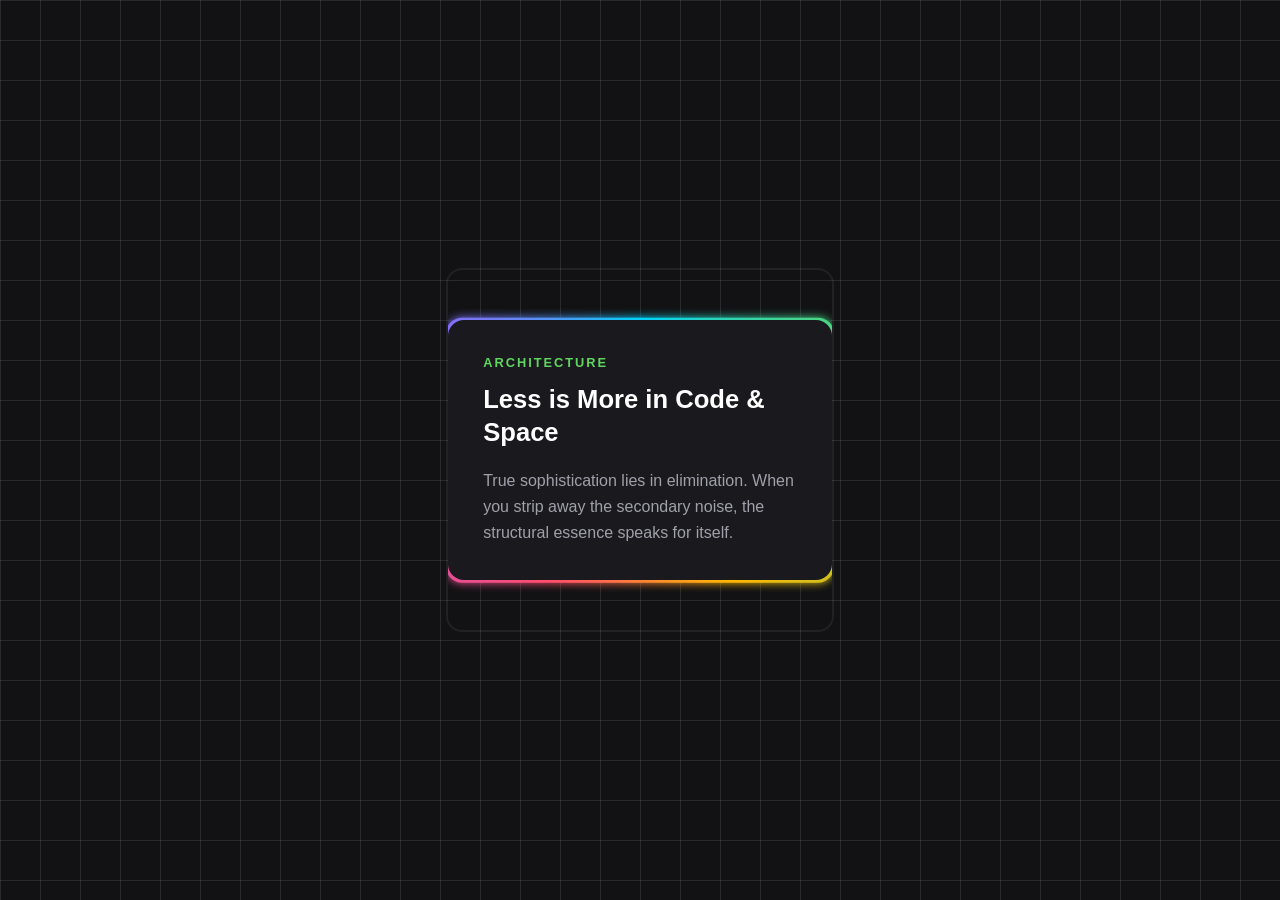
==== CSS/CSS-AnimatedBorder/index.html @ f4c63d37 "Add files via upload" ====
<!doctype html>
<html lang="en">
  <head>
    <meta charset="UTF-8" />
    <meta name="viewport" content="width=device-width, initial-scale=1.0" />
    <title>Animated Border Using Pure CSS</title>
    <link rel="stylesheet" href="./style.css" />
  </head>
  <body>
    <div class="scroll-container">
      <section class="scroll-area">
        <div class="card card1">
          <div class="card-tag">Architecture</div>
          <h2 class="card-title">Less is More in Code & Space</h2>
          <p class="card-body">
            True sophistication lies in elimination. When you strip away the
            secondary noise, the structural essence speaks for itself.
          </p>
        </div>
      </section>
      <section class="scroll-area">
        <div class="card card2">
          <div class="card-tag">Architecture</div>
          <h2 class="card-title">Less is More in Code & Space</h2>
          <p class="card-body">
            True sophistication lies in elimination. When you strip away the
            secondary noise, the structural essence speaks for itself.
          </p>
        </div>
      </section>
    </div>
  </body>
</html>
---- CSS/CSS-AnimatedBorder/style.css ----
* {
  margin: 0;
  padding: 0;
  font-family: "Segoe UI", sans-serif;
}

body {
  display: flex;
  justify-content: center;
  align-items: center;
  flex-direction: column;
  gap: 1rem;
  min-height: 100vh;
  background-color: #121214;
  background-image:
    repeating-linear-gradient(
      to right,
      rgba(255, 255, 255, 0.1) 0px,
      rgba(255, 255, 255, 0.1) 1px,
      transparent 1px,
      transparent 40px
    ),
    repeating-linear-gradient(
      to bottom,
      rgba(255, 255, 255, 0.1) 0px,
      rgba(255, 255, 255, 0.1) 1px,
      transparent 1px,
      transparent 40px
    );
}

.scroll-container {
  height: 40vh;
  width: 30vw;
  border: 2px solid #fefefe11;
  border-radius: 1rem;
  overflow-y: scroll;
  scroll-snap-type: y mandatory;
}

.scroll-container::-webkit-scrollbar {
  display: none;
}

section {
  height: 40vh;
  scroll-snap-align: start;
  display: flex;
  align-items: center;
  justify-content: center;
}

.card {
  background-color: #1a1a1e;
  width: 350px;
  padding: 2.2rem;
  border-radius: 1rem;
  position: relative;
}

@property --angle {
  syntax: "<angle>";
  initial-value: 0deg;
  inherits: false;
}

.card::before,
.card::after {
  content: "";
  --angle: 0deg;
  height: 100%;
  width: 100%;
  position: absolute;
  background: conic-gradient(
    from var(--angle),
    #00d2ff,
    #60d660,
    #ffb703,
    #ff4d6d,
    #a855f7,
    #00d2ff
  );
  translate: -50% -50%;
  top: 50%;
  left: 50%;
  z-index: -1;
  border-radius: inherit;
  padding: 2px;
  animation: spin 3s linear infinite;
}
.card::after {
  filter: blur(5px);
}

.card2::after,
.card2::before {
  background: conic-gradient(from var(--angle), transparent 70%, #00d2ff);
}

@keyframes spin {
  to {
    --angle: 360deg;
  }
}

.card-tag {
  color: #60d660;
  font-size: 0.8rem;
  text-transform: uppercase;
  letter-spacing: 2px;
  font-weight: 700;
  margin-bottom: 0.8rem;
}

.card-title {
  color: #ffffff;
  font-size: 1.6rem;
  font-weight: 600;
  line-height: 1.3;
  margin-bottom: 1.2rem;
}

.card-body {
  color: #a0a0aa;
  font-size: 1rem;
  line-height: 1.6;
}
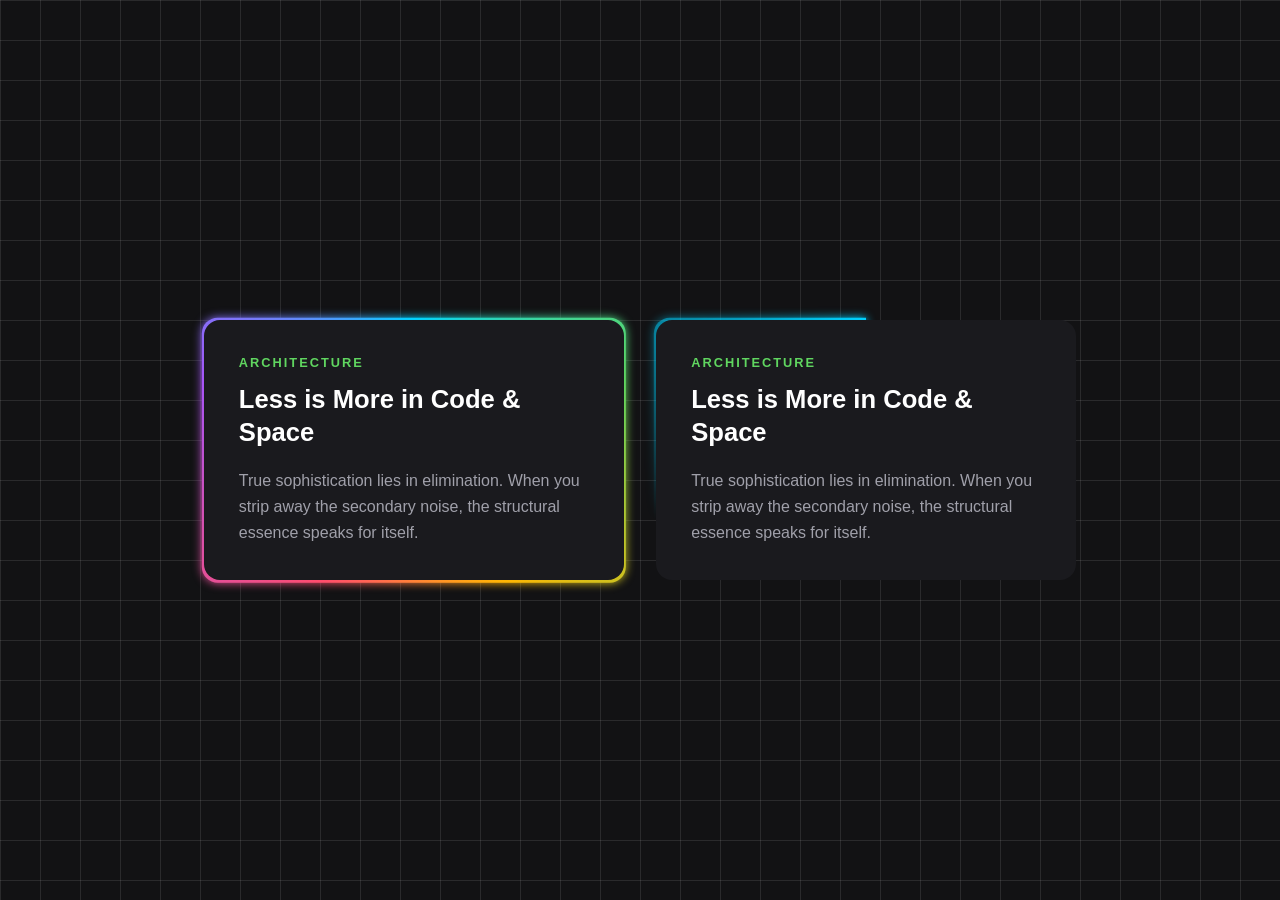
==== commit 3f184f13: "Add files via upload" ====
--- a/CSS/CSS-AnimatedBorder/index.html
+++ b/CSS/CSS-AnimatedBorder/index.html
@@ -7,27 +7,25 @@
     <link rel="stylesheet" href="./style.css" />
   </head>
   <body>
-    <div class="scroll-container">
-      <section class="scroll-area">
-        <div class="card card1">
-          <div class="card-tag">Architecture</div>
-          <h2 class="card-title">Less is More in Code & Space</h2>
-          <p class="card-body">
-            True sophistication lies in elimination. When you strip away the
-            secondary noise, the structural essence speaks for itself.
-          </p>
-        </div>
-      </section>
-      <section class="scroll-area">
-        <div class="card card2">
-          <div class="card-tag">Architecture</div>
-          <h2 class="card-title">Less is More in Code & Space</h2>
-          <p class="card-body">
-            True sophistication lies in elimination. When you strip away the
-            secondary noise, the structural essence speaks for itself.
-          </p>
-        </div>
-      </section>
+    <!-- First Design -->
+    <div class="card">
+      <div class="card-tag">Architecture</div>
+      <h2 class="card-title">Less is More in Code & Space</h2>
+      <p class="card-body">
+        True sophistication lies in elimination. When you strip away the
+        secondary noise, the structural essence speaks for itself.
+      </p>
+    </div>
+    
+    
+    <!-- Second Design -->
+    <div class="card second-type">
+      <div class="card-tag">Architecture</div>
+      <h2 class="card-title">Less is More in Code & Space</h2>
+      <p class="card-body">
+        True sophistication lies in elimination. When you strip away the
+        secondary noise, the structural essence speaks for itself.
+      </p>
     </div>
   </body>
 </html>
--- a/CSS/CSS-AnimatedBorder/style.css
+++ b/CSS/CSS-AnimatedBorder/style.css
@@ -8,8 +8,7 @@
   display: flex;
   justify-content: center;
   align-items: center;
-  flex-direction: column;
-  gap: 1rem;
+  gap: 2rem;
   min-height: 100vh;
   background-color: #121214;
   background-image:
@@ -29,33 +28,13 @@
     );
 }
 
-.scroll-container {
-  height: 40vh;
-  width: 30vw;
-  border: 2px solid #fefefe11;
-  border-radius: 1rem;
-  overflow-y: scroll;
-  scroll-snap-type: y mandatory;
-}
-
-.scroll-container::-webkit-scrollbar {
-  display: none;
-}
-
-section {
-  height: 40vh;
-  scroll-snap-align: start;
-  display: flex;
-  align-items: center;
-  justify-content: center;
-}
-
 .card {
   background-color: #1a1a1e;
   width: 350px;
   padding: 2.2rem;
   border-radius: 1rem;
   position: relative;
+  anchor-name: --card-anchor;
 }
 
 @property --angle {
@@ -92,8 +71,8 @@
   filter: blur(5px);
 }
 
-.card2::after,
-.card2::before {
+.second-type::after,
+.second-type::before {
   background: conic-gradient(from var(--angle), transparent 70%, #00d2ff);
 }
 
@@ -125,3 +104,18 @@
   font-size: 1rem;
   line-height: 1.6;
 }
+
+.tag {
+  position-anchor: --card-anchor;
+  position: absolute;
+  display: flex;
+  justify-content: center;
+  align-items: center;
+  font-weight: bold;
+  height: 30px;
+  width: 30px;
+  padding: 1rem;
+  border-radius: 50%;
+  background-color: #00d2ff;
+
+}
